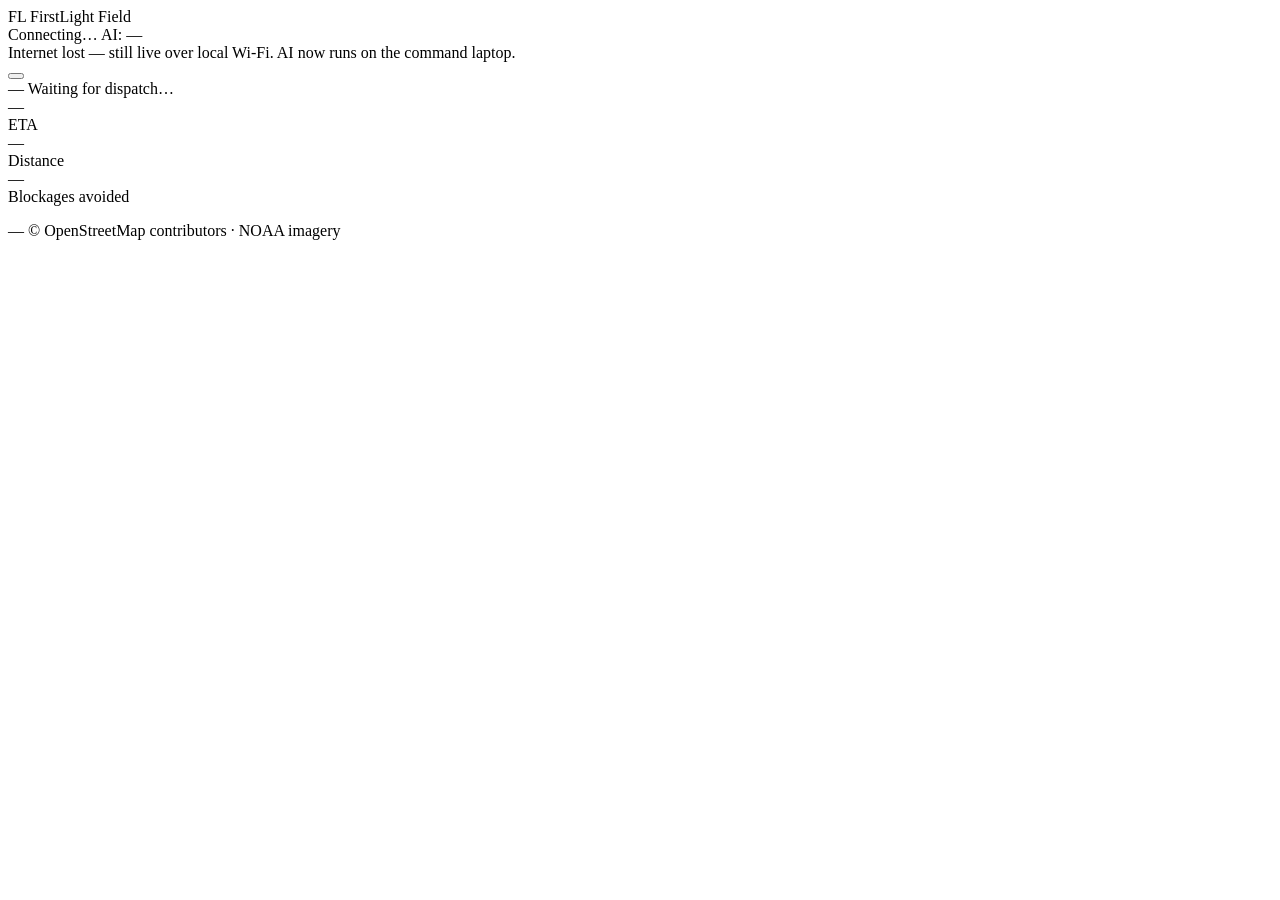
==== ui/field.html @ 00cb66e3 "feat(dispatch): sync live routes from command laptop to field phones Add a Server-Sent Events dispat" ====
<!DOCTYPE html>
<html lang="en">
<head>
  <meta charset="UTF-8" />
  <meta name="viewport" content="width=device-width, initial-scale=1.0, viewport-fit=cover" />
  <meta name="theme-color" content="#0b1120" />
  <meta name="apple-mobile-web-app-capable" content="yes" />
  <title>FirstLight Field</title>
  <link rel="stylesheet" href="/vendor/leaflet.css" />
  <link rel="stylesheet" href="/field.css" />
</head>
<body>
  <div id="field-map" aria-label="Assigned route map"></div>

  <header class="field-topbar">
    <div class="field-brand">
      <span class="field-logo" aria-hidden="true">FL</span>
      <span>FirstLight Field</span>
    </div>
    <div class="field-pills">
      <span class="fpill" id="link-pill" title="Live link to the command laptop over local Wi-Fi">
        <span class="fdot" id="link-dot"></span>
        <span id="link-text">Connecting…</span>
      </span>
      <span class="fpill" id="ai-pill" title="Where AI reasoning currently runs">AI: —</span>
    </div>
  </header>

  <div class="field-banner hidden" id="uplink-banner" role="status">
    Internet lost — still live over local Wi-Fi. AI now runs on the command laptop.
  </div>

  <div class="field-toast hidden" id="update-toast" role="status" aria-live="polite"></div>

  <section class="field-sheet" id="field-sheet">
    <button type="button" class="sheet-handle" id="sheet-handle" aria-label="Show all route steps" aria-expanded="false"></button>
    <div class="sheet-head">
      <span class="vehicle-chip" id="vehicle-chip">—</span>
      <span class="route-status" id="route-status">Waiting for dispatch…</span>
    </div>
    <div class="route-metrics">
      <div>
        <div class="metric-val" id="metric-eta">—</div>
        <div class="metric-label">ETA</div>
      </div>
      <div>
        <div class="metric-val" id="metric-dist">—</div>
        <div class="metric-label">Distance</div>
      </div>
      <div>
        <div class="metric-val" id="metric-avoided">—</div>
        <div class="metric-label">Blockages avoided</div>
      </div>
    </div>
    <div class="next-instruction" id="next-instruction"></div>
    <ol class="step-list" id="step-list"></ol>
    <div class="sheet-foot">
      <span id="updated-ago">—</span>
      <span>© OpenStreetMap contributors · NOAA imagery</span>
    </div>
  </section>

  <script src="/vendor/leaflet.js"></script>
  <script src="/field.js"></script>
</body>
</html>
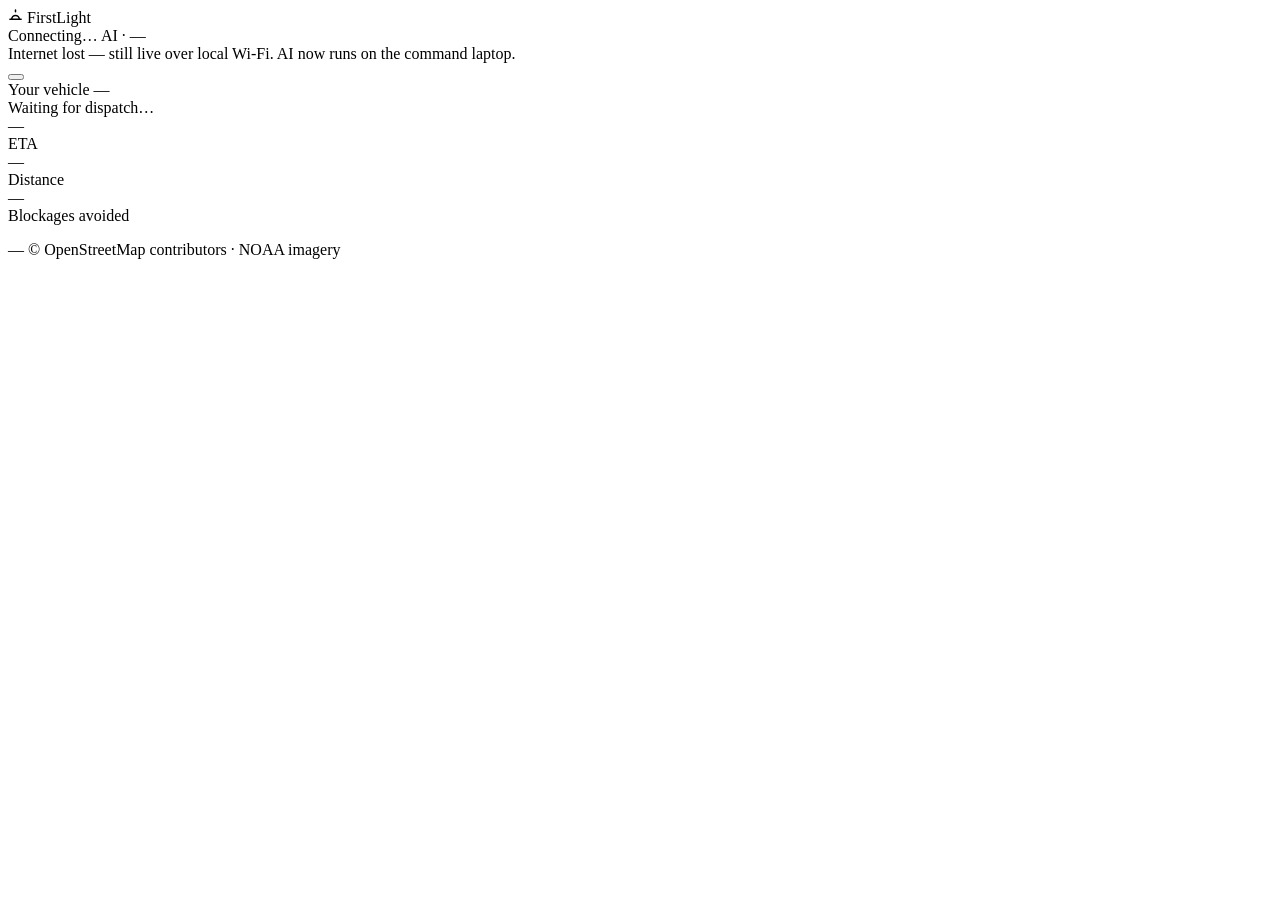
==== commit e76038e6: "feat(ui): redesign commander dashboard and field view" ====
--- a/ui/field.html
+++ b/ui/field.html
@@ -3,7 +3,7 @@
 <head>
   <meta charset="UTF-8" />
   <meta name="viewport" content="width=device-width, initial-scale=1.0, viewport-fit=cover" />
-  <meta name="theme-color" content="#0b1120" />
+  <meta name="theme-color" content="#0a0e15" />
   <meta name="apple-mobile-web-app-capable" content="yes" />
   <title>FirstLight Field</title>
   <link rel="stylesheet" href="/vendor/leaflet.css" />
@@ -14,15 +14,15 @@
 
   <header class="field-topbar">
     <div class="field-brand">
-      <span class="field-logo" aria-hidden="true">FL</span>
-      <span>FirstLight Field</span>
+      <span class="field-logo" aria-hidden="true"><svg width="15" height="15" viewBox="0 0 24 24" fill="none" stroke="currentColor" stroke-width="2.4" stroke-linecap="round"><path d="M3 18h18"/><path d="M6 18a6 6 0 0 1 12 0"/><path d="M12 6V3"/></svg></span>
+      <span>FirstLight</span>
     </div>
     <div class="field-pills">
       <span class="fpill" id="link-pill" title="Live link to the command laptop over local Wi-Fi">
         <span class="fdot" id="link-dot"></span>
         <span id="link-text">Connecting…</span>
       </span>
-      <span class="fpill" id="ai-pill" title="Where AI reasoning currently runs">AI: —</span>
+      <span class="fpill" id="ai-pill" title="Where AI reasoning currently runs">AI · —</span>
     </div>
   </header>
 
@@ -35,9 +35,13 @@
   <section class="field-sheet" id="field-sheet">
     <button type="button" class="sheet-handle" id="sheet-handle" aria-label="Show all route steps" aria-expanded="false"></button>
     <div class="sheet-head">
-      <span class="vehicle-chip" id="vehicle-chip">—</span>
+      <div class="vehicle-block">
+        <span class="sheet-label">Your vehicle</span>
+        <span class="vehicle-chip" id="vehicle-chip">—</span>
+      </div>
       <span class="route-status" id="route-status">Waiting for dispatch…</span>
     </div>
+    <div class="next-instruction" id="next-instruction"></div>
     <div class="route-metrics">
       <div>
         <div class="metric-val" id="metric-eta">—</div>
@@ -52,7 +56,6 @@
         <div class="metric-label">Blockages avoided</div>
       </div>
     </div>
-    <div class="next-instruction" id="next-instruction"></div>
     <ol class="step-list" id="step-list"></ol>
     <div class="sheet-foot">
       <span id="updated-ago">—</span>
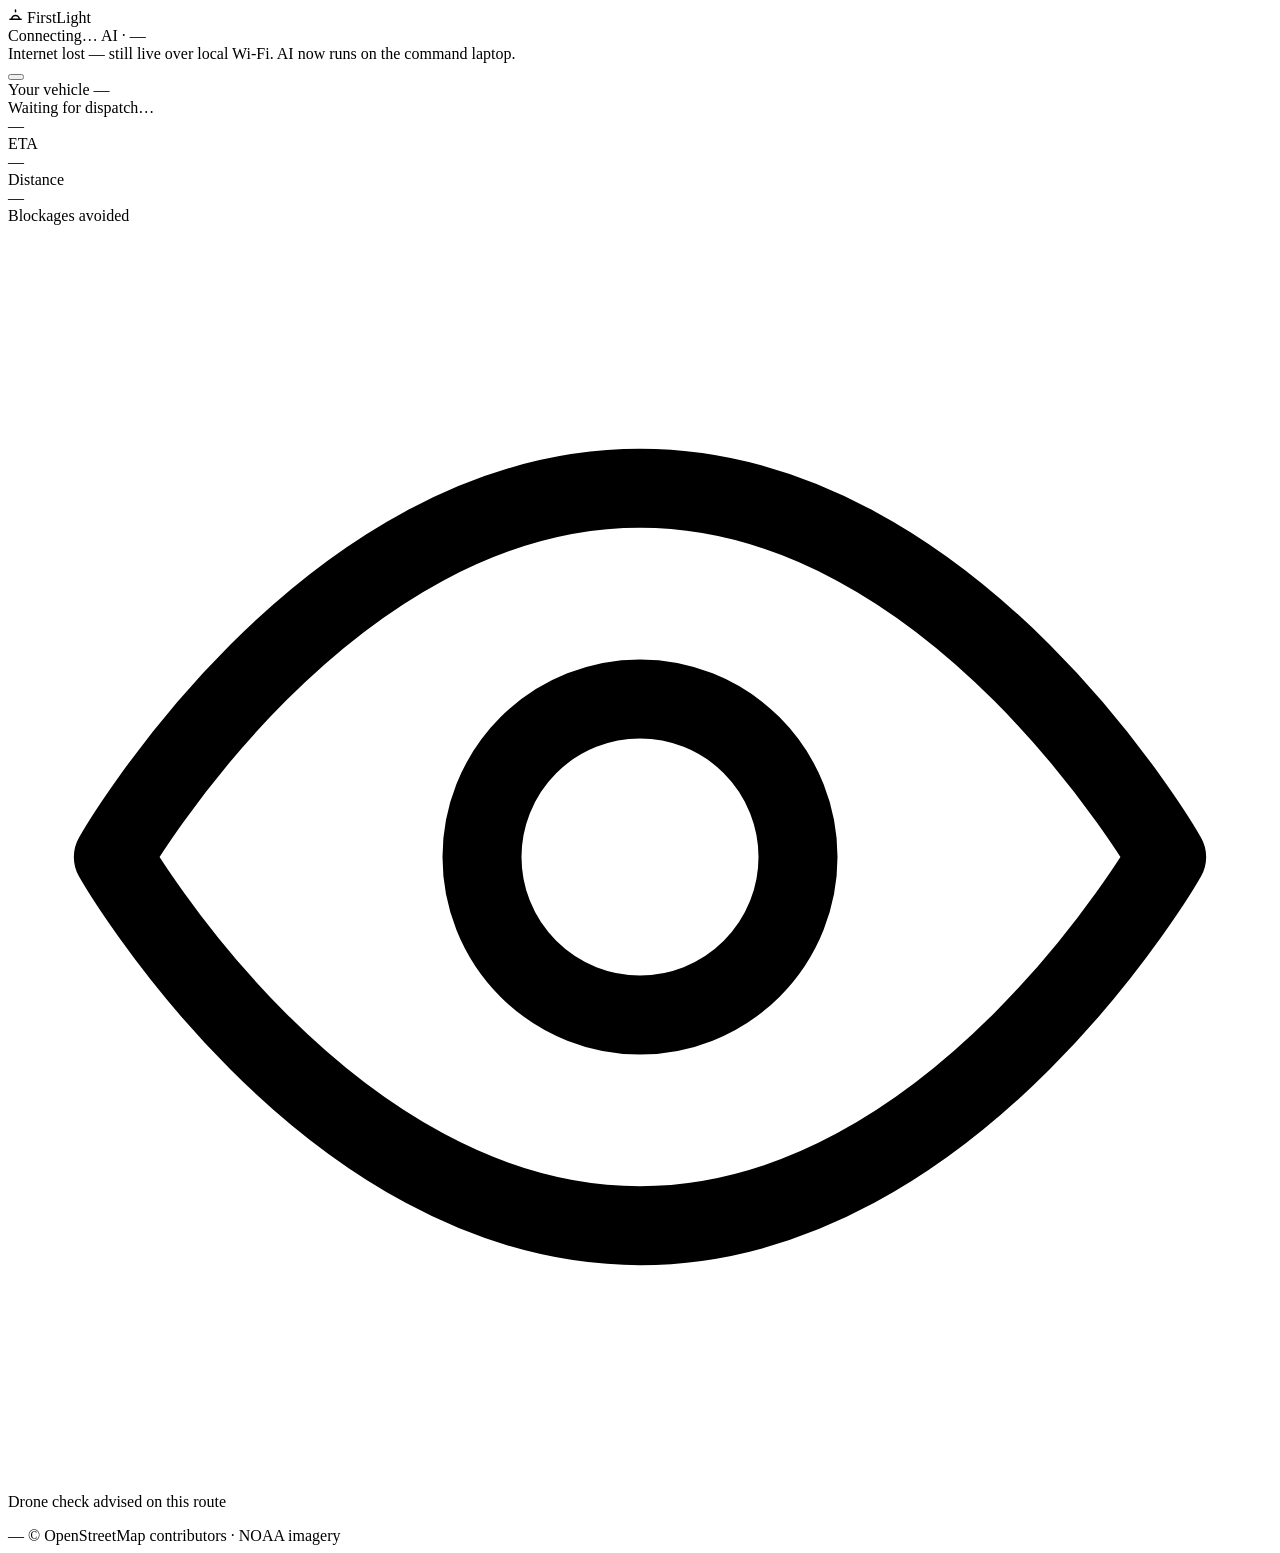
==== commit fac6bc25: "feat(ui): calmer dashboard and field view styling" ====
--- a/ui/field.html
+++ b/ui/field.html
@@ -26,11 +26,13 @@
     </div>
   </header>
 
-  <div class="field-banner hidden" id="uplink-banner" role="status">
-    Internet lost — still live over local Wi-Fi. AI now runs on the command laptop.
+  <div class="field-stack">
+    <div class="field-banner hidden" id="uplink-banner" role="status">
+      Internet lost — still live over local Wi-Fi. AI now runs on the command laptop.
+    </div>
+    <div class="field-banner sim hidden" id="sim-banner" role="status"></div>
+    <div class="field-toast hidden" id="update-toast" role="status" aria-live="polite"></div>
   </div>
-
-  <div class="field-toast hidden" id="update-toast" role="status" aria-live="polite"></div>
 
   <section class="field-sheet" id="field-sheet">
     <button type="button" class="sheet-handle" id="sheet-handle" aria-label="Show all route steps" aria-expanded="false"></button>
@@ -56,6 +58,10 @@
         <div class="metric-label">Blockages avoided</div>
       </div>
     </div>
+    <div class="route-recon hidden" id="route-recon" role="status">
+      <svg viewBox="0 0 24 24" fill="none" stroke="currentColor" stroke-width="1.5" stroke-linecap="round" stroke-linejoin="round" aria-hidden="true"><path d="M2 12s4-7 10-7 10 7 10 7-4 7-10 7S2 12 2 12Z"/><circle cx="12" cy="12" r="3"/></svg>
+      <span>Drone check advised on this route</span>
+    </div>
     <ol class="step-list" id="step-list"></ol>
     <div class="sheet-foot">
       <span id="updated-ago">—</span>
@@ -64,6 +70,7 @@
   </section>
 
   <script src="/vendor/leaflet.js"></script>
+  <script src="/ui/street-labels.js"></script>
   <script src="/field.js"></script>
 </body>
 </html>
